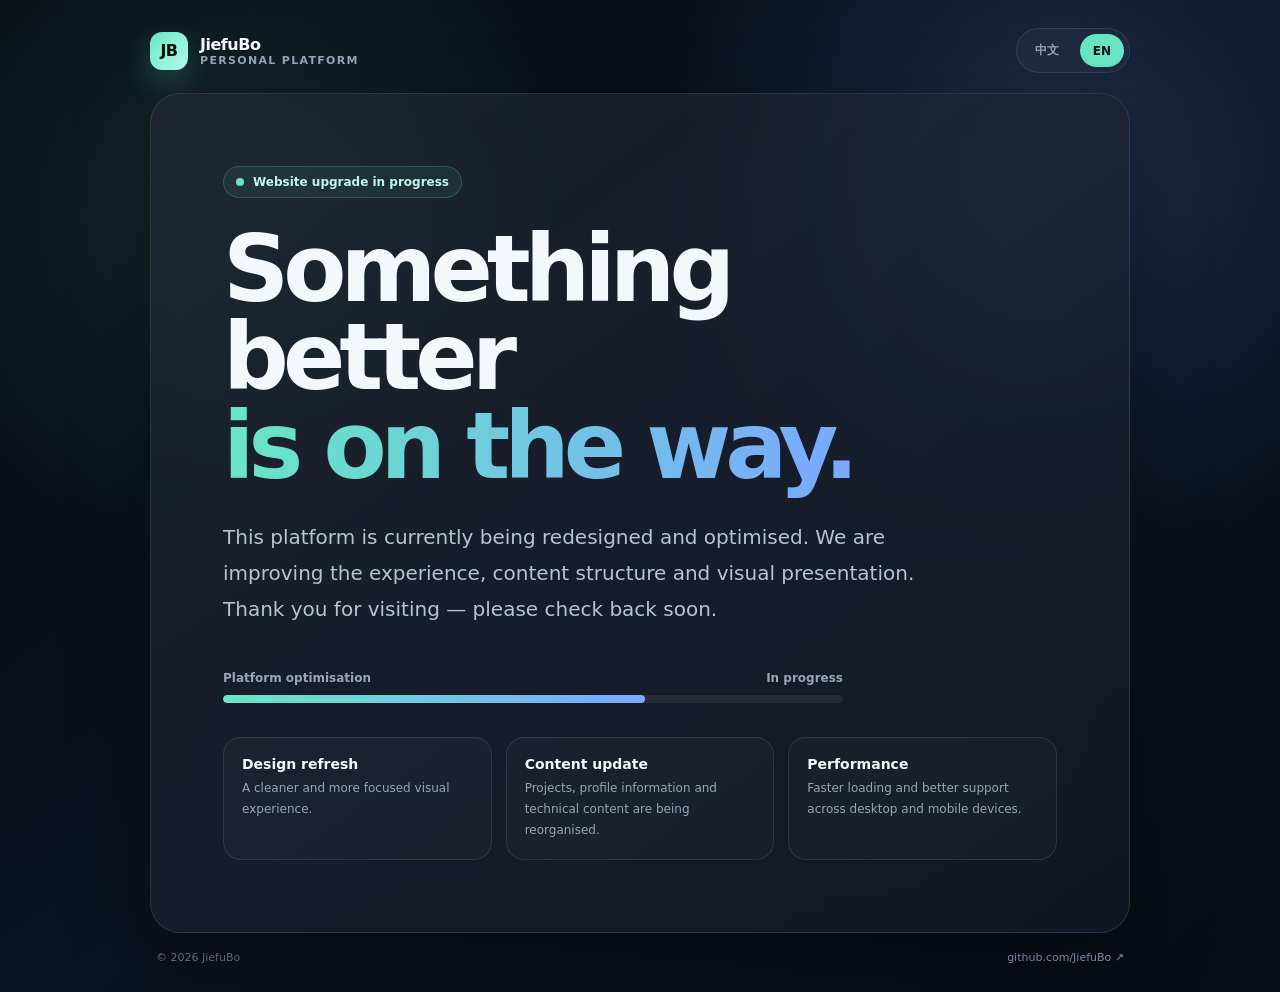
==== maintenance/index.html @ c49875ae "update Github Page Setting" ====
<!DOCTYPE html>
<html lang="en">
<head>
  <meta charset="UTF-8" />
  <meta name="viewport" content="width=device-width, initial-scale=1.0" />
  <meta name="theme-color" content="#080c14" />
  <meta name="robots" content="noindex, nofollow" />
  <title>Website Upgrade in Progress</title>
  <style>
    :root{--bg:#080c14;--panel:rgba(14,21,34,.72);--line:rgba(255,255,255,.10);--text:#f4f7fb;--muted:#98a5b7;--accent:#68e6c4;--accent2:#79a8ff;--shadow:0 30px 80px rgba(0,0,0,.35)}
    *{box-sizing:border-box}
    html,body{margin:0;min-height:100%}
    body{min-height:100vh;display:flex;align-items:center;justify-content:center;overflow-x:hidden;padding:28px;color:var(--text);font-family:Inter,ui-sans-serif,system-ui,-apple-system,BlinkMacSystemFont,"Segoe UI","PingFang SC","Microsoft YaHei",sans-serif;background:radial-gradient(circle at 18% 20%,rgba(104,230,196,.13),transparent 28%),radial-gradient(circle at 82% 16%,rgba(121,168,255,.18),transparent 30%),linear-gradient(145deg,#070b12 0%,#0b1220 55%,#080c14 100%)}
    body::before{content:"";position:fixed;inset:0;pointer-events:none;opacity:.26;background-image:linear-gradient(rgba(255,255,255,.035) 1px,transparent 1px),linear-gradient(90deg,rgba(255,255,255,.035) 1px,transparent 1px);background-size:42px 42px;mask-image:linear-gradient(to bottom,black,transparent 90%)}
    .page{width:min(980px,100%);position:relative;z-index:1}
    .topbar{display:flex;align-items:center;justify-content:space-between;gap:20px;margin-bottom:20px}
    .brand{display:flex;align-items:center;gap:12px;font-weight:800;letter-spacing:-.03em}
    .brand-mark{width:38px;height:38px;display:grid;place-items:center;border-radius:12px;color:#07130f;font-weight:900;background:linear-gradient(135deg,var(--accent),#b6ffed);box-shadow:0 12px 30px rgba(104,230,196,.22)}
    .brand-text span{display:block;color:var(--muted);font-size:11px;font-weight:600;letter-spacing:.12em;text-transform:uppercase}
    .language-switcher{display:flex;gap:8px;padding:5px;border:1px solid var(--line);border-radius:999px;background:rgba(255,255,255,.03);backdrop-filter:blur(12px)}
    .language-switcher button{border:0;cursor:pointer;padding:8px 13px;border-radius:999px;color:var(--muted);background:transparent;font:inherit;font-size:12px;font-weight:700;transition:.2s ease}
    .language-switcher button.active{color:#07130f;background:var(--accent)}
    .card{position:relative;overflow:hidden;padding:clamp(34px,6vw,72px);border:1px solid var(--line);border-radius:30px;background:linear-gradient(145deg,rgba(255,255,255,.06),rgba(255,255,255,.025)),var(--panel);backdrop-filter:blur(20px);box-shadow:var(--shadow)}
    .status{display:inline-flex;align-items:center;gap:9px;margin-bottom:28px;padding:8px 12px;border:1px solid rgba(104,230,196,.22);border-radius:999px;color:#bff8e9;background:rgba(104,230,196,.07);font-size:12px;font-weight:700}
    .status-dot{width:8px;height:8px;border-radius:50%;background:var(--accent);box-shadow:0 0 0 0 rgba(104,230,196,.45);animation:pulse 1.8s infinite}
    @keyframes pulse{70%{box-shadow:0 0 0 9px rgba(104,230,196,0)}100%{box-shadow:0 0 0 0 rgba(104,230,196,0)}}
    h1{max-width:820px;margin:0;font-size:clamp(46px,8vw,92px);line-height:.96;letter-spacing:-.065em}
    h1 .gradient{background:linear-gradient(90deg,var(--accent),var(--accent2));-webkit-background-clip:text;color:transparent}
    .description{max-width:700px;margin:28px 0 0;color:#b8c3d0;font-size:clamp(16px,2vw,20px);line-height:1.8}
    .progress-wrap{margin-top:44px;max-width:620px}
    .progress-meta{display:flex;justify-content:space-between;gap:18px;margin-bottom:10px;color:var(--muted);font-size:12px;font-weight:700}
    .progress{height:8px;overflow:hidden;border-radius:999px;background:rgba(255,255,255,.07)}
    .progress-bar{width:68%;height:100%;border-radius:inherit;background:linear-gradient(90deg,var(--accent),var(--accent2));animation:breathe 2.6s ease-in-out infinite alternate}
    @keyframes breathe{from{filter:brightness(.9)}to{filter:brightness(1.18)}}
    .details{display:grid;grid-template-columns:repeat(3,1fr);gap:14px;margin-top:34px}
    .detail{padding:18px;border:1px solid var(--line);border-radius:18px;background:rgba(255,255,255,.025)}
    .detail strong{display:block;margin-bottom:5px;font-size:14px}.detail span{color:var(--muted);font-size:12px;line-height:1.6}
    .footer{display:flex;align-items:center;justify-content:space-between;gap:20px;margin-top:18px;padding:0 6px;color:#718095;font-size:11px}
    .footer a{color:#91a5bf;text-decoration:none}.footer a:hover{color:var(--accent)}
    @media(max-width:720px){body{padding:18px;align-items:flex-start}.page{margin-top:18px}.topbar{align-items:flex-start}.details{grid-template-columns:1fr}.footer{flex-direction:column;align-items:flex-start}.card{border-radius:24px}}
  </style>
</head>
<body>
  <main class="page">
    <div class="topbar">
      <div class="brand">
        <div class="brand-mark">JB</div>
        <div class="brand-text">JiefuBo<span>Personal Platform</span></div>
      </div>
      <div class="language-switcher" aria-label="Language switcher">
        <button id="btn-zh" type="button" onclick="setLanguage('zh')">中文</button>
        <button id="btn-en" type="button" onclick="setLanguage('en')">EN</button>
      </div>
    </div>

    <section class="card">
      <div class="status"><span class="status-dot"></span><span data-i18n="status">Website upgrade in progress</span></div>

      <h1><span data-i18n="headline1">Something better</span><br><span class="gradient" data-i18n="headline2">is on the way.</span></h1>

      <p class="description" data-i18n="description">
        This platform is currently being redesigned and optimised. We are improving the experience, content structure and visual presentation. Thank you for visiting — please check back soon.
      </p>

      <div class="progress-wrap">
        <div class="progress-meta">
          <span data-i18n="progressTitle">Platform optimisation</span>
          <span data-i18n="progressState">In progress</span>
        </div>
        <div class="progress"><div class="progress-bar"></div></div>
      </div>

      <div class="details">
        <div class="detail">
          <strong data-i18n="detail1Title">Design refresh</strong>
          <span data-i18n="detail1Text">A cleaner and more focused visual experience.</span>
        </div>
        <div class="detail">
          <strong data-i18n="detail2Title">Content update</strong>
          <span data-i18n="detail2Text">Projects, profile information and technical content are being reorganised.</span>
        </div>
        <div class="detail">
          <strong data-i18n="detail3Title">Performance</strong>
          <span data-i18n="detail3Text">Faster loading and better support across desktop and mobile devices.</span>
        </div>
      </div>
    </section>

    <footer class="footer">
      <span>© <span id="year"></span> JiefuBo</span>
      <a href="https://github.com/JiefuBo" target="_blank" rel="noopener noreferrer">github.com/JiefuBo ↗</a>
    </footer>
  </main>

  <script>
    const translations = {
      zh: {
        pageTitle: "网页升级改造中",
        status: "网站正在升级改造",
        headline1: "更好的体验",
        headline2: "正在路上。",
        description: "本平台目前正在进行全新设计与优化改造。我们正在持续改善浏览体验、内容结构和视觉呈现。感谢你的访问，新的页面即将上线。",
        progressTitle: "平台优化进度",
        progressState: "进行中",
        detail1Title: "界面升级",
        detail1Text: "打造更加简洁、现代且专注的视觉体验。",
        detail2Title: "内容重构",
        detail2Text: "正在重新整理个人介绍、项目内容与技术资料。",
        detail3Title: "性能优化",
        detail3Text: "提升页面加载速度，并优化桌面端与移动端体验。"
      },
      en: {
        pageTitle: "Website Upgrade in Progress",
        status: "Website upgrade in progress",
        headline1: "Something better",
        headline2: "is on the way.",
        description: "This platform is currently being redesigned and optimised. We are improving the experience, content structure and visual presentation. Thank you for visiting — please check back soon.",
        progressTitle: "Platform optimisation",
        progressState: "In progress",
        detail1Title: "Design refresh",
        detail1Text: "A cleaner and more focused visual experience.",
        detail2Title: "Content update",
        detail2Text: "Projects, profile information and technical content are being reorganised.",
        detail3Title: "Performance",
        detail3Text: "Faster loading and better support across desktop and mobile devices."
      }
    };

    function detectLanguage() {
      const langs = navigator.languages || [navigator.language || navigator.userLanguage || "en"];
      return langs.some(lang => String(lang).toLowerCase().startsWith("zh")) ? "zh" : "en";
    }

    function setLanguage(language, savePreference = true) {
      const lang = translations[language] ? language : "en";
      const text = translations[lang];
      document.documentElement.lang = lang === "zh" ? "zh-CN" : "en";
      document.title = text.pageTitle;

      document.querySelectorAll("[data-i18n]").forEach(el => {
        const key = el.getAttribute("data-i18n");
        if (text[key]) el.textContent = text[key];
      });

      document.getElementById("btn-zh").classList.toggle("active", lang === "zh");
      document.getElementById("btn-en").classList.toggle("active", lang === "en");

      if (savePreference) localStorage.setItem("preferred-language", lang);
    }

    document.getElementById("year").textContent = new Date().getFullYear();
    const saved = localStorage.getItem("preferred-language");
    setLanguage(saved || detectLanguage(), false);
  </script>
</body>
</html>
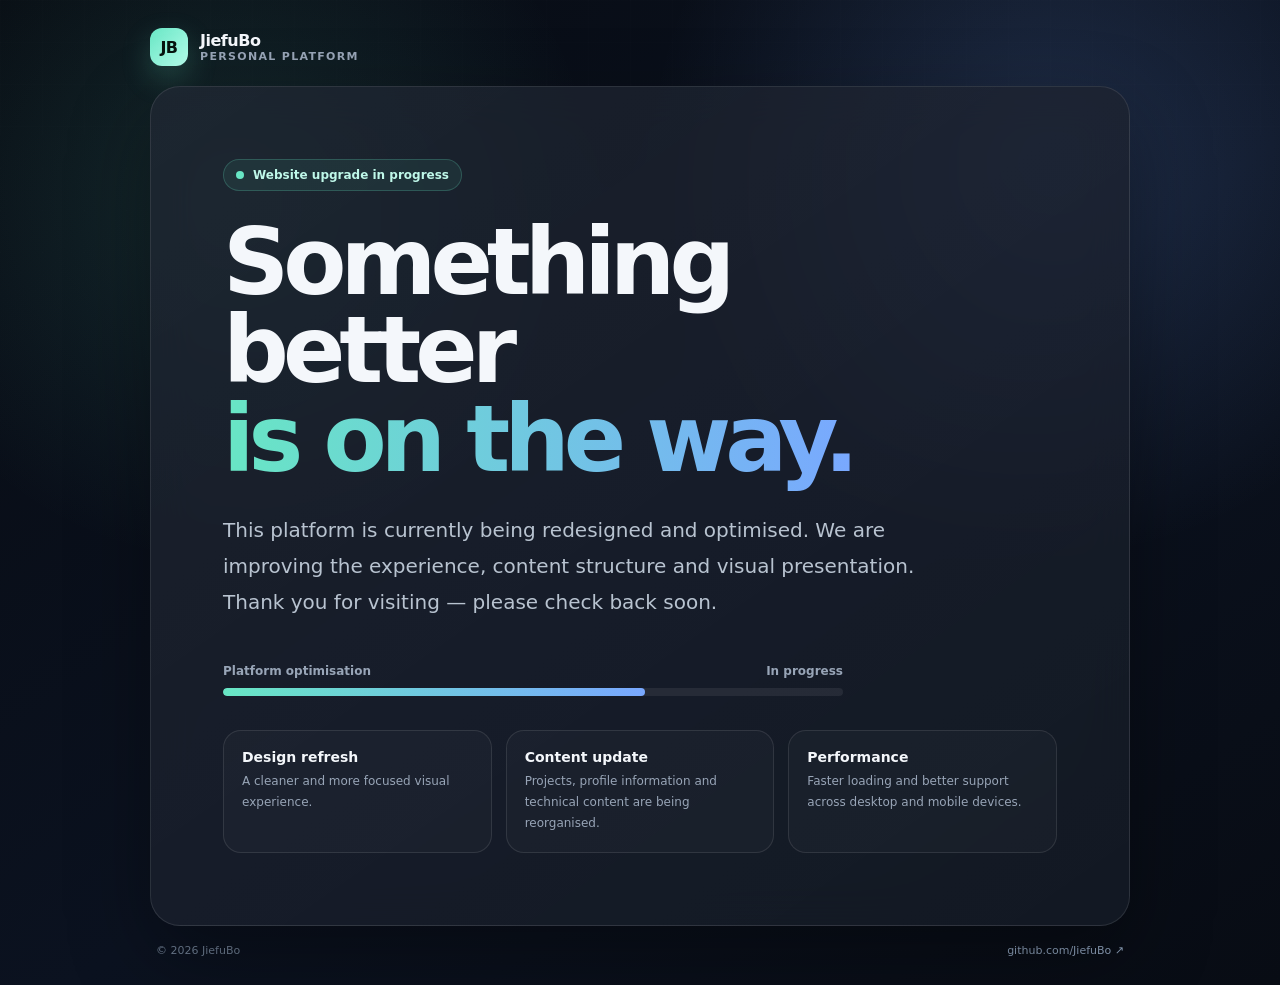
==== commit a3fb01c3: "Update /Maintenance/index.html Page Layout" ====
--- a/maintenance/index.html
+++ b/maintenance/index.html
@@ -47,10 +47,10 @@
         <div class="brand-mark">JB</div>
         <div class="brand-text">JiefuBo<span>Personal Platform</span></div>
       </div>
-      <div class="language-switcher" aria-label="Language switcher">
-        <button id="btn-zh" type="button" onclick="setLanguage('zh')">中文</button>
-        <button id="btn-en" type="button" onclick="setLanguage('en')">EN</button>
-      </div>
+<!--      <div class="language-switcher" aria-label="Language switcher">-->
+<!--        <button id="btn-zh" type="button" onclick="setLanguage('zh')">中文</button>-->
+<!--        <button id="btn-en" type="button" onclick="setLanguage('en')">EN</button>-->
+<!--      </div>-->
     </div>
 
     <section class="card">
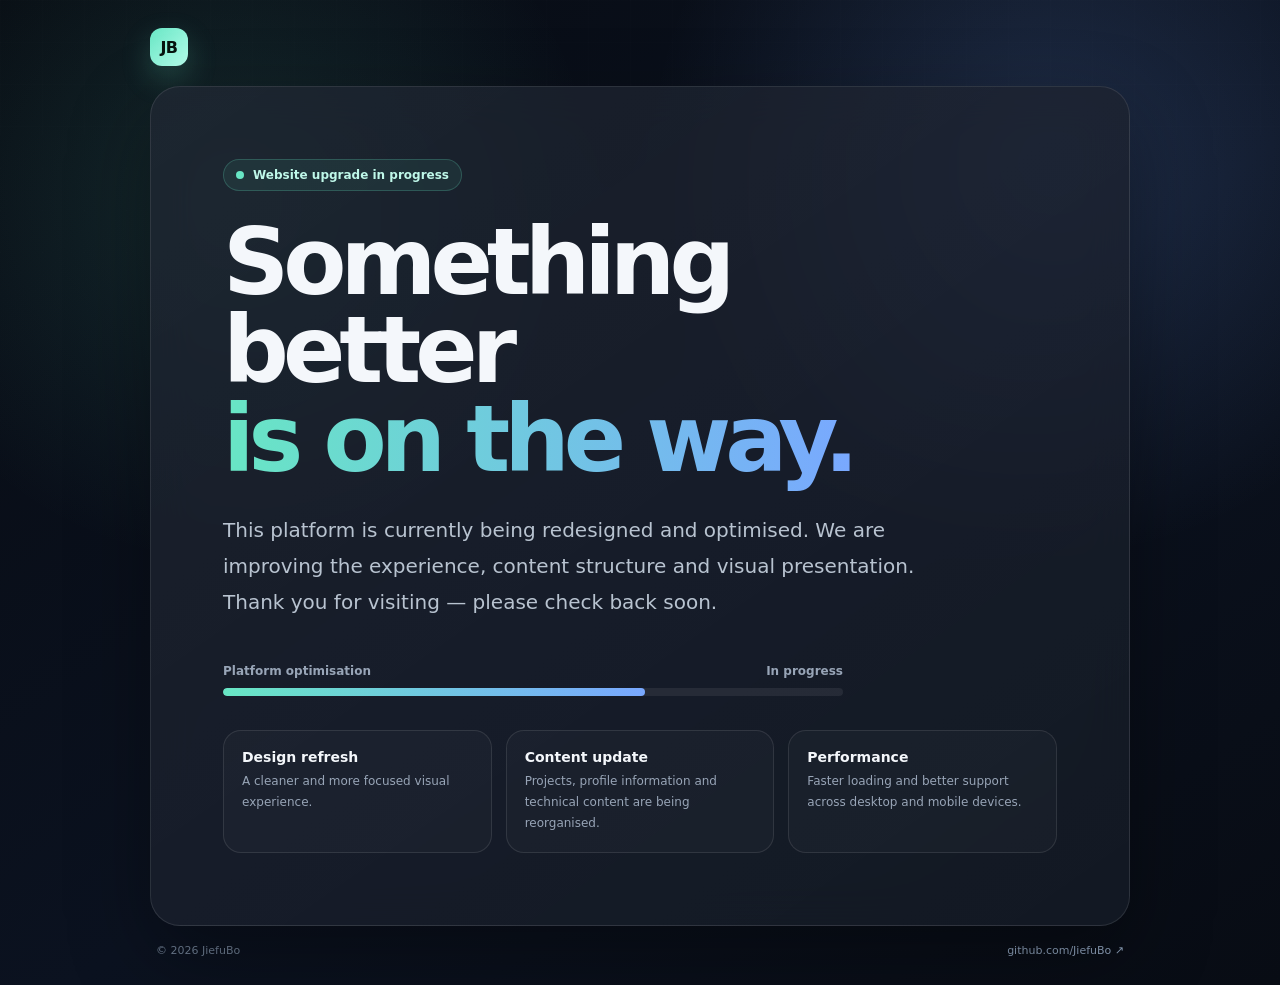
==== commit 45e95e52: "Upgrade Maintence Page UI" ====
--- a/maintenance/index.html
+++ b/maintenance/index.html
@@ -45,7 +45,7 @@
     <div class="topbar">
       <div class="brand">
         <div class="brand-mark">JB</div>
-        <div class="brand-text">JiefuBo<span>Personal Platform</span></div>
+<!--        <div class="brand-text">JiefuBo<span>Personal Platform</span></div>-->
       </div>
 <!--      <div class="language-switcher" aria-label="Language switcher">-->
 <!--        <button id="btn-zh" type="button" onclick="setLanguage('zh')">中文</button>-->
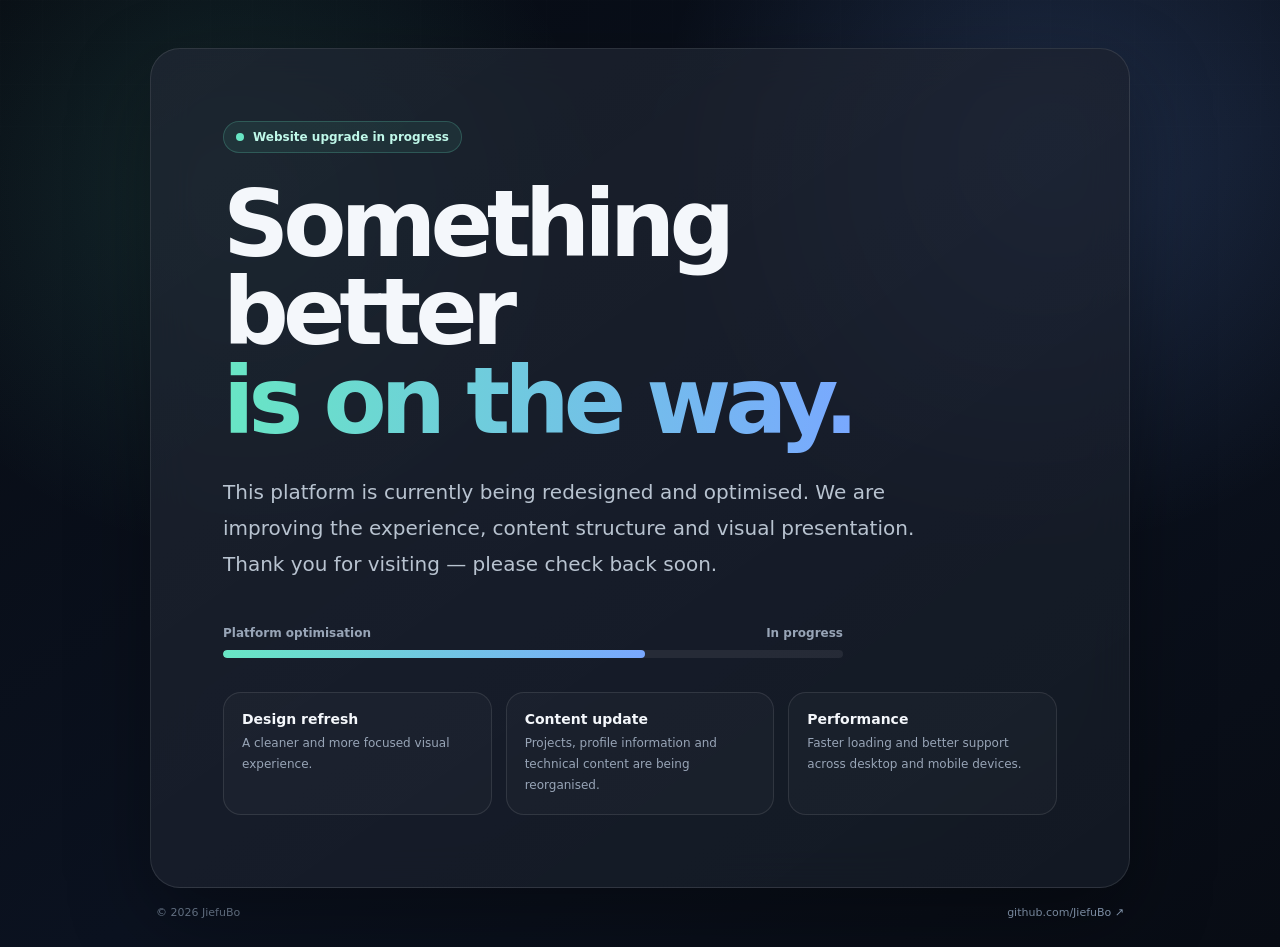
==== commit e5b1afc1: "Update Index Info" ====
--- a/maintenance/index.html
+++ b/maintenance/index.html
@@ -44,7 +44,7 @@
   <main class="page">
     <div class="topbar">
       <div class="brand">
-        <div class="brand-mark">JB</div>
+<!--        <div class="brand-mark">JB</div>-->
 <!--        <div class="brand-text">JiefuBo<span>Personal Platform</span></div>-->
       </div>
 <!--      <div class="language-switcher" aria-label="Language switcher">-->
